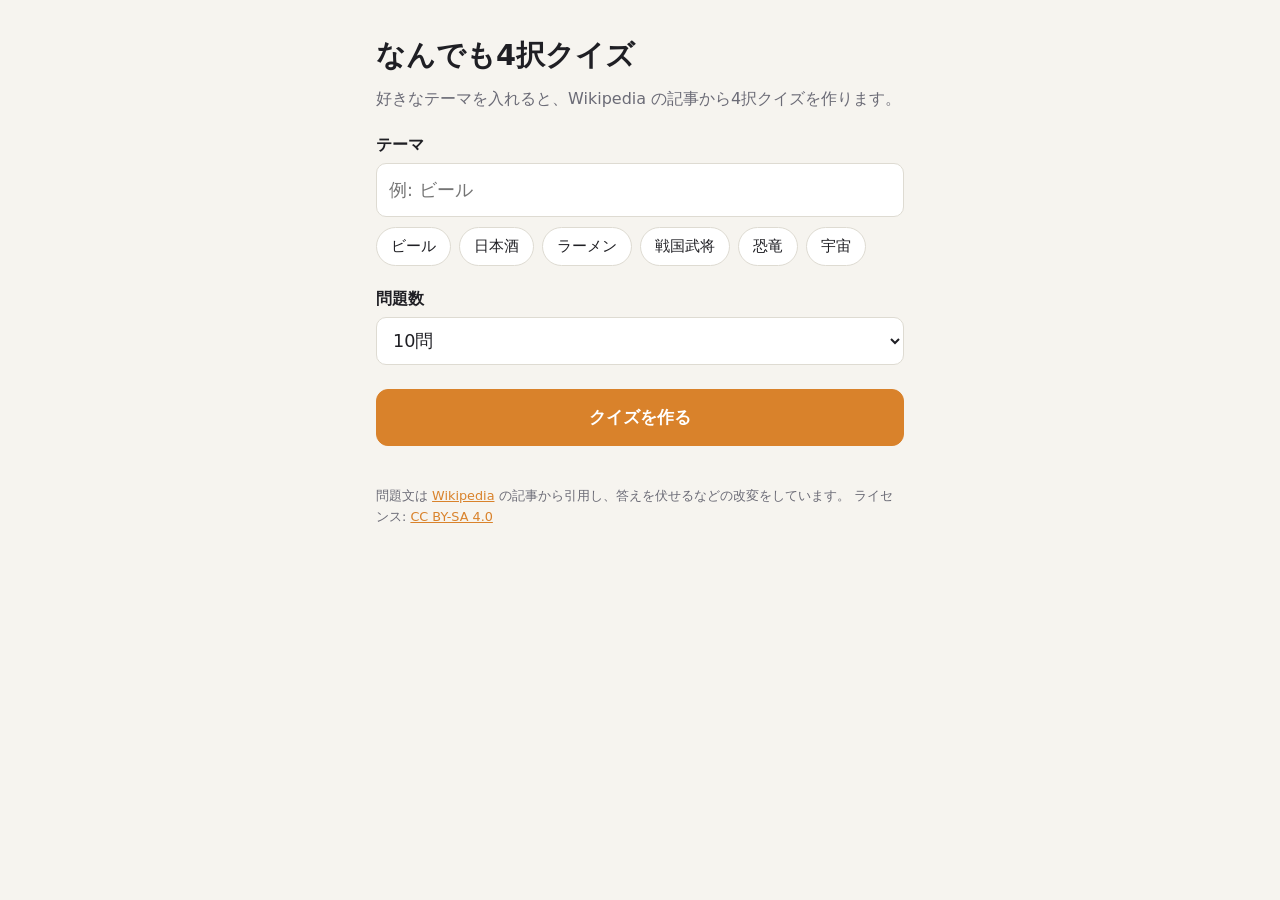
==== index.html @ 3ceb54cc "なんでも4択クイズを作成 Wikipedia の記事からテーマ別の4択クイズを作るスマホ向けの静的サイト。  Co-Authored-By: Claude Opus 5.5 <noreply@anth" ====
<!DOCTYPE html>
<html lang="ja">
<head>
  <meta charset="UTF-8">
  <meta name="viewport" content="width=device-width, initial-scale=1.0">
  <meta http-equiv="Content-Security-Policy" content="default-src 'none'; script-src 'self'; style-src 'self'; connect-src https://ja.wikipedia.org; img-src 'self'; base-uri 'none'; form-action 'none'">
  <meta name="referrer" content="strict-origin-when-cross-origin">
  <title>なんでも4択クイズ</title>
  <link rel="stylesheet" href="style.css">
</head>
<body>
  <main>
    <section id="start">
      <h1>なんでも4択クイズ</h1>
      <p class="lead">好きなテーマを入れると、Wikipedia の記事から4択クイズを作ります。</p>
      <form id="start-form">
        <label for="theme">テーマ</label>
        <input id="theme" type="text" placeholder="例: ビール" maxlength="50" required autocomplete="off" enterkeyhint="go">
        <div class="chips">
          <button type="button" class="chip">ビール</button>
          <button type="button" class="chip">日本酒</button>
          <button type="button" class="chip">ラーメン</button>
          <button type="button" class="chip">戦国武将</button>
          <button type="button" class="chip">恐竜</button>
          <button type="button" class="chip">宇宙</button>
        </div>
        <label for="count">問題数</label>
        <select id="count">
          <option value="5">5問</option>
          <option value="10" selected>10問</option>
          <option value="15">15問</option>
        </select>
        <button type="submit" class="primary">クイズを作る</button>
      </form>
      <p id="error" class="error" hidden></p>
    </section>

    <section id="loading" hidden>
      <div class="spinner"></div>
      <p id="loading-text"></p>
    </section>

    <section id="quiz" hidden>
      <div class="quiz-header">
        <span id="quiz-theme"></span>
        <span id="progress"></span>
      </div>
      <p class="question-label">この説明に当てはまるのはどれ？</p>
      <blockquote id="question"></blockquote>
      <div id="choices" class="choices"></div>
      <div id="feedback" hidden>
        <p id="feedback-text"></p>
        <a id="source-link" target="_blank" rel="noopener noreferrer"></a>
        <button id="next" type="button" class="primary"></button>
      </div>
      <button id="quit" type="button" class="link-button">やめる</button>
    </section>

    <section id="result" hidden>
      <h2>結果</h2>
      <p id="score"></p>
      <p id="comment"></p>
      <ol id="review"></ol>
      <button id="retry" type="button" class="primary">同じテーマでもう一度</button>
      <button id="new-theme" type="button">別のテーマで遊ぶ</button>
    </section>
  </main>

  <footer>
    問題文は <a href="https://ja.wikipedia.org/" target="_blank" rel="noopener noreferrer">Wikipedia</a> の記事から引用し、答えを伏せるなどの改変をしています。
    ライセンス: <a href="https://creativecommons.org/licenses/by-sa/4.0/deed.ja" target="_blank" rel="noopener noreferrer">CC BY-SA 4.0</a>
  </footer>

  <script src="main.js"></script>
</body>
</html>
---- style.css ----
:root {
  --bg: #f6f4ef;
  --card: #ffffff;
  --text: #1f1f24;
  --muted: #6b6b76;
  --border: #dedbd2;
  --accent: #d9822b;
  --accent-text: #ffffff;
  --correct: #2f9e5b;
  --wrong: #d64545;
}

@media (prefers-color-scheme: dark) {
  :root {
    --bg: #17171c;
    --card: #23232b;
    --text: #ececf1;
    --muted: #a0a0ad;
    --border: #3a3a45;
    --accent: #f0a04b;
    --accent-text: #17171c;
    --correct: #4cc27e;
    --wrong: #f06c6c;
  }
}

[hidden] {
  display: none !important;
}

* {
  box-sizing: border-box;
}

body {
  margin: 0;
  background: var(--bg);
  color: var(--text);
  font-family: system-ui, -apple-system, "Hiragino Sans", "Noto Sans JP", sans-serif;
  line-height: 1.6;
}

main {
  max-width: 560px;
  margin: 0 auto;
  padding: 24px 16px;
}

h1 {
  font-size: 1.8rem;
  margin: 8px 0;
}

.lead {
  color: var(--muted);
  margin-top: 0;
}

label {
  display: block;
  font-weight: bold;
  margin: 20px 0 6px;
}

input,
select,
button {
  font: inherit;
  color: inherit;
}

input,
select {
  width: 100%;
  padding: 12px;
  border: 1px solid var(--border);
  border-radius: 10px;
  background: var(--card);
  font-size: 1.1rem;
}

button {
  width: 100%;
  padding: 14px;
  margin-top: 12px;
  border: 1px solid var(--border);
  border-radius: 12px;
  background: var(--card);
  font-size: 1.05rem;
  cursor: pointer;
}

button.primary {
  background: var(--accent);
  border-color: var(--accent);
  color: var(--accent-text);
  font-weight: bold;
  margin-top: 24px;
}

.chips {
  display: flex;
  flex-wrap: wrap;
  gap: 8px;
  margin-top: 10px;
}

.chip {
  width: auto;
  margin: 0;
  padding: 6px 14px;
  border-radius: 999px;
  font-size: 0.95rem;
}

.error {
  color: var(--wrong);
  font-weight: bold;
}

#loading {
  text-align: center;
  padding-top: 80px;
}

.spinner {
  width: 40px;
  height: 40px;
  margin: 0 auto 16px;
  border: 4px solid var(--border);
  border-top-color: var(--accent);
  border-radius: 50%;
  animation: spin 0.8s linear infinite;
}

@keyframes spin {
  to {
    transform: rotate(360deg);
  }
}

.quiz-header {
  display: flex;
  justify-content: space-between;
  color: var(--muted);
  font-size: 0.95rem;
}

.question-label {
  font-weight: bold;
  margin-bottom: 8px;
}

blockquote {
  margin: 0;
  padding: 16px;
  background: var(--card);
  border: 1px solid var(--border);
  border-left: 4px solid var(--accent);
  border-radius: 10px;
}

.choices button {
  text-align: left;
}

.choices button.correct {
  border-color: var(--correct);
  background: var(--correct);
  color: #ffffff;
  font-weight: bold;
}

.choices button.wrong {
  border-color: var(--wrong);
  background: var(--wrong);
  color: #ffffff;
}

.choices button:disabled:not(.correct):not(.wrong) {
  opacity: 0.5;
}

#feedback {
  margin-top: 16px;
}

#feedback-text {
  font-size: 1.2rem;
  font-weight: bold;
  margin-bottom: 4px;
}

a {
  color: var(--accent);
}

.link-button {
  background: none;
  border: none;
  color: var(--muted);
  text-decoration: underline;
  font-size: 0.9rem;
}

#score {
  font-size: 2rem;
  font-weight: bold;
  margin: 0;
}

#review {
  padding-left: 1.4em;
}

#review li {
  margin-bottom: 6px;
}

#review .mark-correct {
  color: var(--correct);
  font-weight: bold;
}

#review .mark-wrong {
  color: var(--wrong);
  font-weight: bold;
}

#review .your-answer {
  color: var(--muted);
  font-size: 0.9rem;
}

footer {
  max-width: 560px;
  margin: 0 auto;
  padding: 16px 16px 32px;
  color: var(--muted);
  font-size: 0.8rem;
}
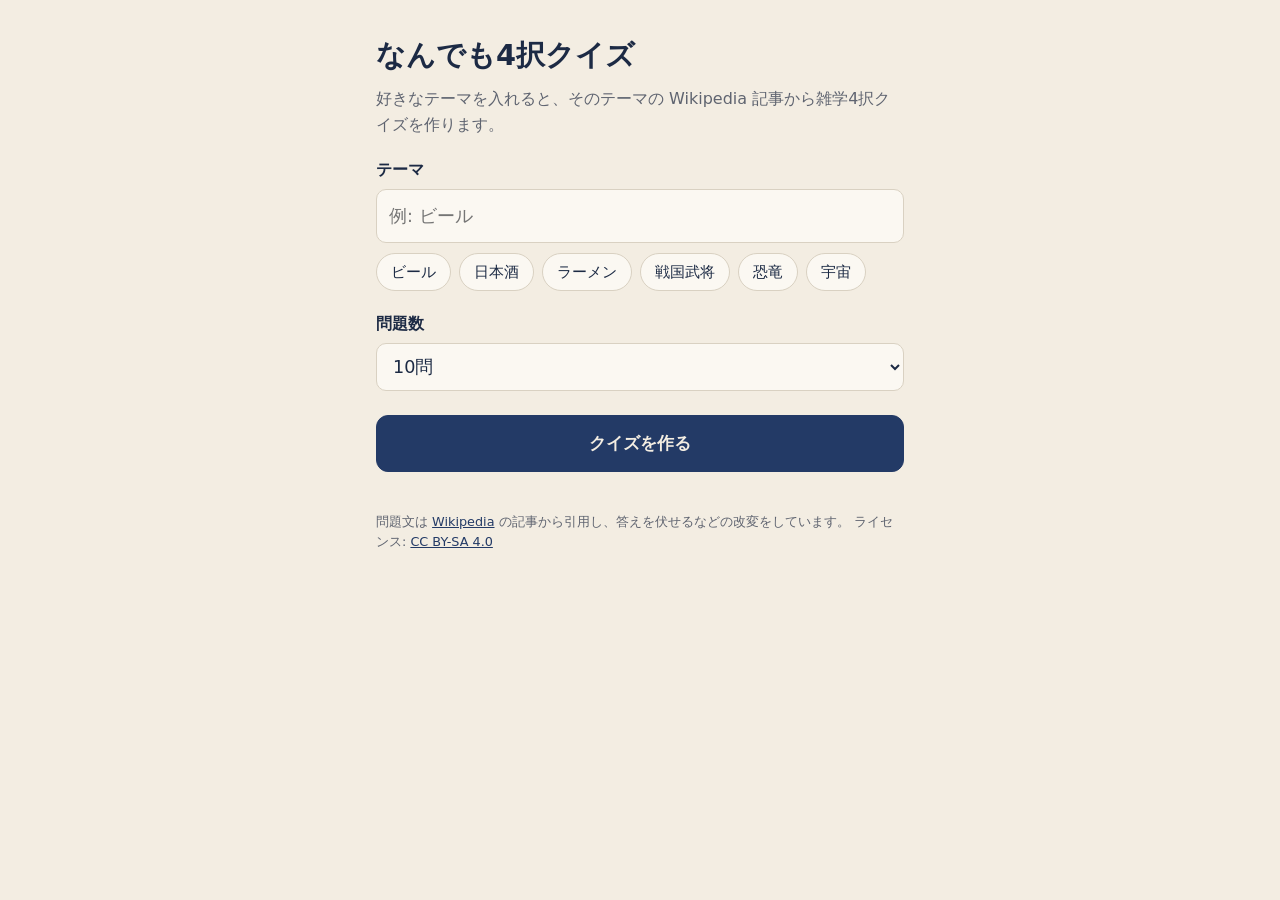
==== commit 9d939107: "テーマの記事本文から穴埋めクイズを作るように変更 記事の各節から言葉や数字を伏せた4択を作り、足りない分は関連記事の概要問題で補う。  Co-Authored-By: Claude Opus 5.5 " ====
--- a/index.html
+++ b/index.html
@@ -12,7 +12,7 @@
   <main>
     <section id="start">
       <h1>なんでも4択クイズ</h1>
-      <p class="lead">好きなテーマを入れると、Wikipedia の記事から4択クイズを作ります。</p>
+      <p class="lead">好きなテーマを入れると、そのテーマの Wikipedia 記事から雑学4択クイズを作ります。</p>
       <form id="start-form">
         <label for="theme">テーマ</label>
         <input id="theme" type="text" placeholder="例: ビール" maxlength="50" required autocomplete="off" enterkeyhint="go">
@@ -45,11 +45,12 @@
         <span id="quiz-theme"></span>
         <span id="progress"></span>
       </div>
-      <p class="question-label">この説明に当てはまるのはどれ？</p>
+      <p id="question-label" class="question-label"></p>
       <blockquote id="question"></blockquote>
       <div id="choices" class="choices"></div>
       <div id="feedback" hidden>
         <p id="feedback-text"></p>
+        <p id="full-text" class="full-text" hidden></p>
         <a id="source-link" target="_blank" rel="noopener noreferrer"></a>
         <button id="next" type="button" class="primary"></button>
       </div>
--- a/style.css
+++ b/style.css
@@ -1,26 +1,25 @@
+/* ネイビー / グレー / ベージュ */
 :root {
-  --bg: #f6f4ef;
-  --card: #ffffff;
-  --text: #1f1f24;
-  --muted: #6b6b76;
-  --border: #dedbd2;
-  --accent: #d9822b;
-  --accent-text: #ffffff;
-  --correct: #2f9e5b;
-  --wrong: #d64545;
+  --bg: #f3ede2;
+  --card: #fbf8f2;
+  --text: #1c2a44;
+  --muted: #5f6470;
+  --border: #d9d1c2;
+  --accent: #233a66;
+  --accent-text: #f3ede2;
+  --correct: #3d7a5a;
+  --wrong: #b5473f;
 }
 
 @media (prefers-color-scheme: dark) {
   :root {
-    --bg: #17171c;
-    --card: #23232b;
-    --text: #ececf1;
-    --muted: #a0a0ad;
-    --border: #3a3a45;
-    --accent: #f0a04b;
-    --accent-text: #17171c;
-    --correct: #4cc27e;
-    --wrong: #f06c6c;
+    --bg: #121a2b;
+    --card: #1b2539;
+    --text: #ece4d4;
+    --muted: #9aa1ae;
+    --border: #2e3a52;
+    --accent: #d8c6a2;
+    --accent-text: #121a2b;
   }
 }
 
@@ -239,3 +238,12 @@
   color: var(--muted);
   font-size: 0.8rem;
 }
+
+.full-text {
+  margin: 0 0 8px;
+  padding: 10px 12px;
+  background: var(--card);
+  border: 1px solid var(--border);
+  border-radius: 10px;
+  font-size: 0.95rem;
+}
